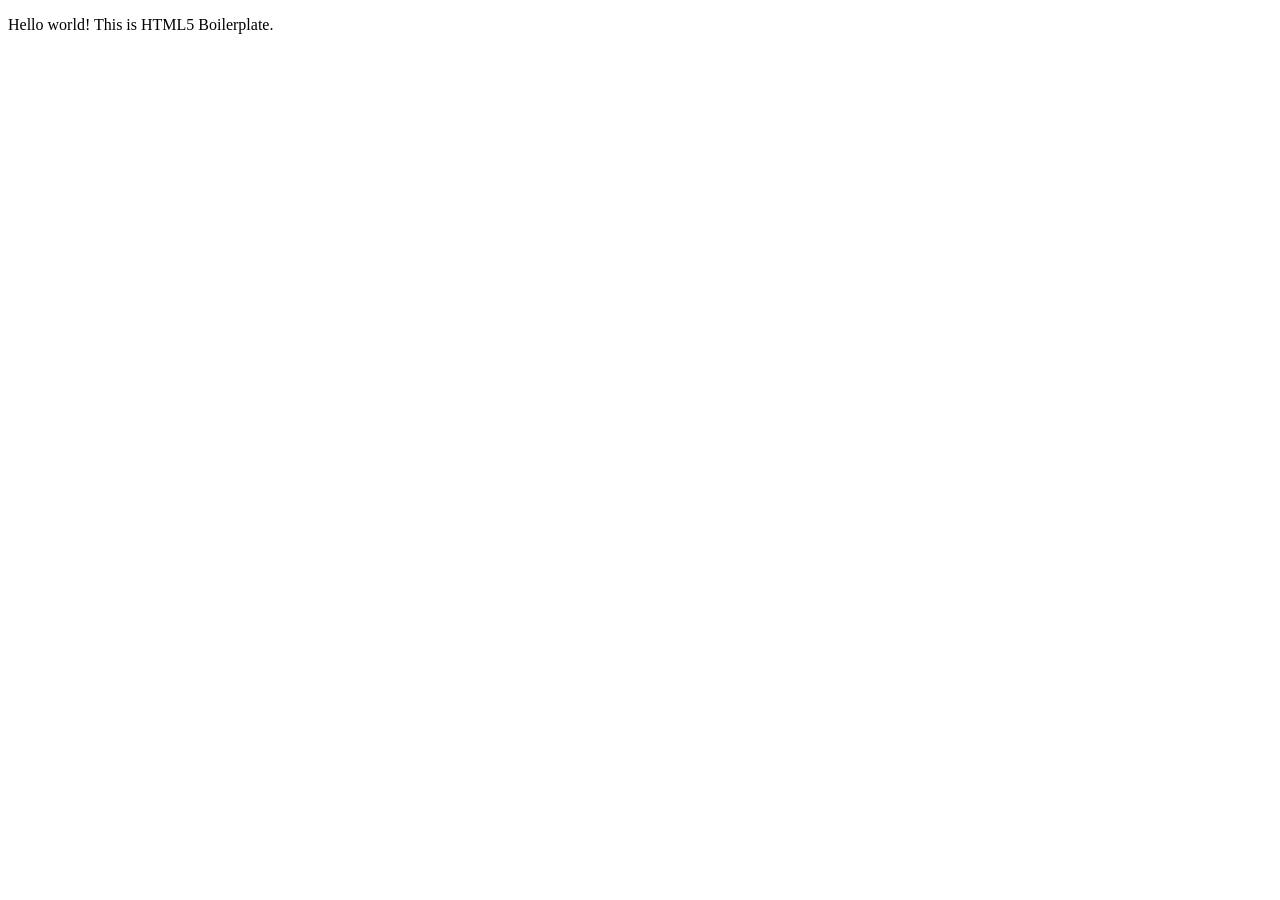
==== index.html @ f11f6af9 "Initial Commit" ====
<!doctype html>
<html class="no-js" lang="">

<head>
  <meta charset="utf-8">
  <meta name="viewport" content="width=device-width, initial-scale=1">
  <title>Portfolio</title>
  <link rel="stylesheet" href="css/style.css">
</head>

<body>

  <p>Hello world! This is HTML5 Boilerplate.</p>

</body>

</html>
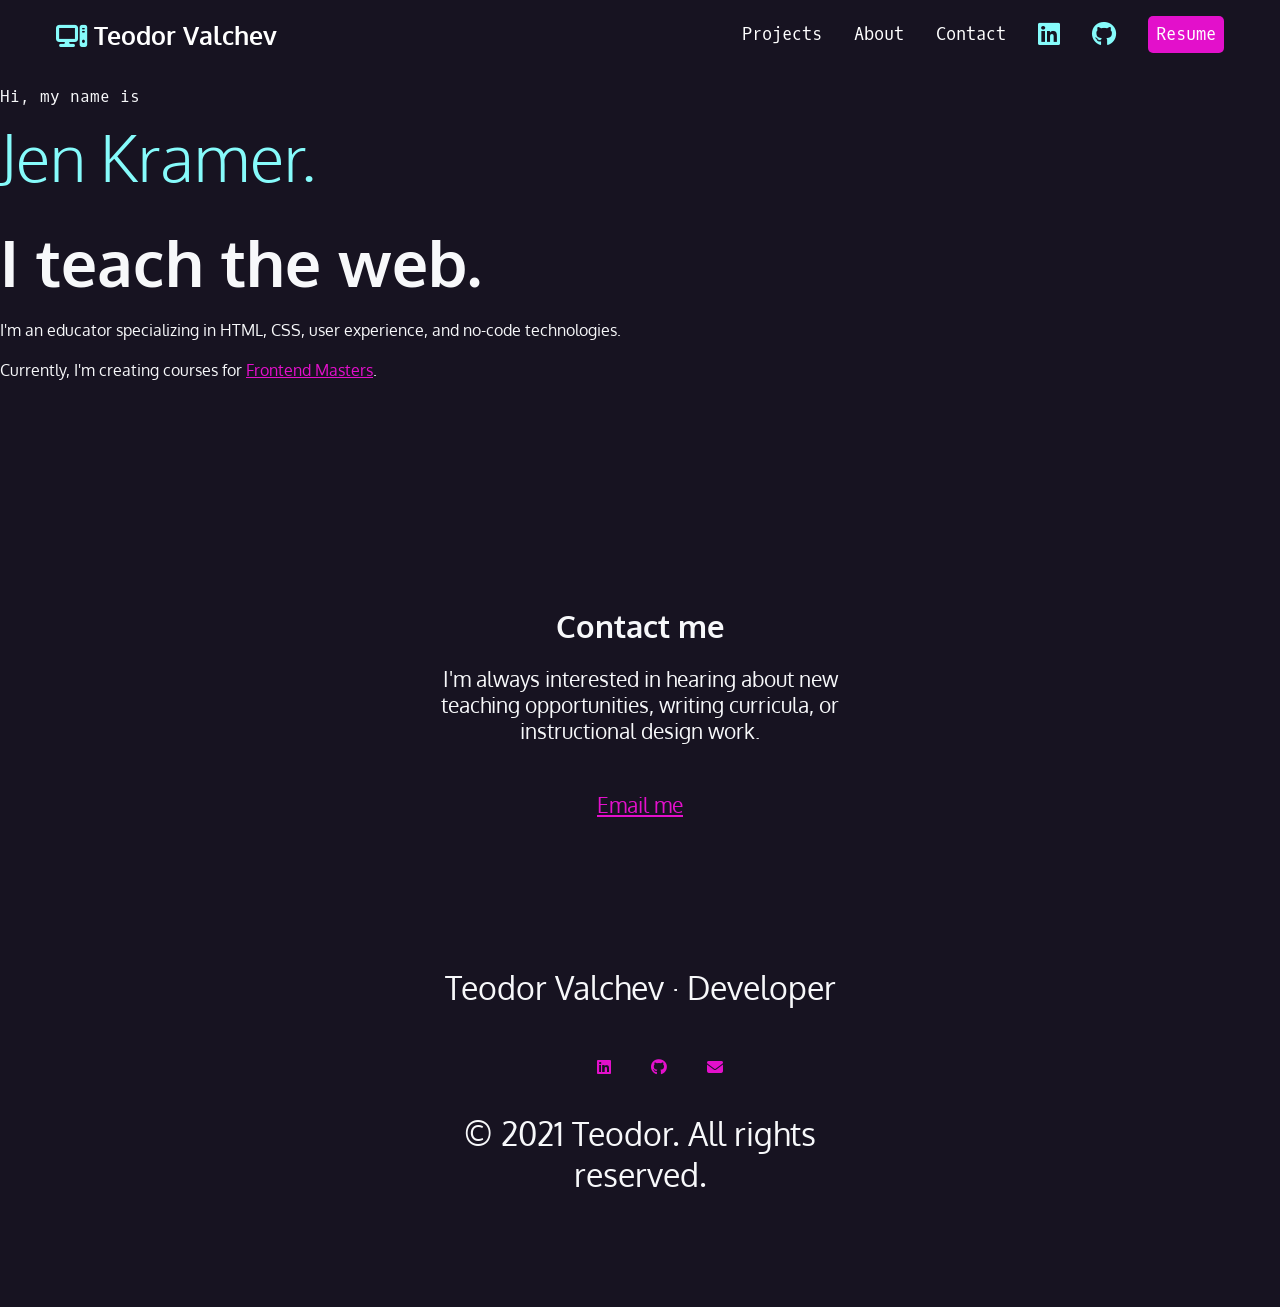
==== commit e4cbf466: "- formatting code - importing fonts - rearrange the html" ====
--- a/index.html
+++ b/index.html
@@ -2,15 +2,60 @@
 <html class="no-js" lang="">
 
 <head>
-  <meta charset="utf-8">
-  <meta name="viewport" content="width=device-width, initial-scale=1">
-  <title>Portfolio</title>
-  <link rel="stylesheet" href="css/style.css">
+    <meta charset="utf-8">
+    <meta name="viewport" content="width=device-width, initial-scale=1">
+    <title>Portfolio</title>
+    <link rel="stylesheet" href="css/style.css">
+    <link rel="stylesheet" href="https://cdnjs.cloudflare.com/ajax/libs/font-awesome/6.7.2/css/all.min.css">
 </head>
 
 <body>
 
-  <p>Hello world! This is HTML5 Boilerplate.</p>
+<nav>
+    <ul>
+        <li>
+            <h1><a href="#"><i class="fa-solid fa-computer" aria-hidden=true></i> Teodor Valchev</a></h1>
+        </li>
+        <li><a href="#">Projects</a></li>
+        <li><a href="#">About</a></li>
+        <li><a href="#">Contact</a></li>
+        <li><a href="#"><i class="fa-brands fa-linkedin" aria-hidden=true></i><span class="sr-only">LinkedIn</span></a>
+        </li>
+        <li><a href="#"><i class="fa-brands fa-github" aria-hidden=true></i><span class="sr-only">Github</span></a></li>
+        <li><a href='#' class="button">Resume</a></li>
+    </ul>
+</nav>
+
+<section id="intro">
+    <p class="name">Hi, my name is <span>Jen Kramer.</span></p>
+    <h2>I teach the web.</h2>
+    <p>I'm an educator specializing in HTML, CSS, user experience, and no-code technologies.</p>
+    <p>Currently, I'm creating courses for <a href="https://frontendmasters.com/teachers/jen-kramer/" target="_blank">Frontend
+        Masters</a>.</p>
+</section>
+
+<section id="contact">
+    <h2>Contact me</h2>
+    <p>
+        I'm always interested in hearing about new teaching opportunities, writing curricula, or instructional design
+        work.
+    </p>
+    <p><a href="mailto:jen@example.com">Email me</a></p>
+</section>
+
+<footer>
+    <div>
+        <span>Teodor Valchev &middot;</span>
+        <span>Developer</span>
+    </div>
+    <ul>
+        <li><a href="#"><i class="fa-brands fa-linkedin" aria-hidden=true><span class="sr-only">Linkedin</span></i></a>
+        </li>
+        <li><a href="#"><i class="fa-brands fa-github" aria-hidden=true><span class="sr-only">Github</span></i></a></li>
+        <li><a href="#"><i class="fa-solid fa-envelope" aria-hidden=true><span class="sr-only">Email</span></i></a></li>
+    </ul>
+    <p>&copy; 2021 Teodor. All rights reserved.</p>
+</footer>
 
 </body>
 
--- a/css/style.css
+++ b/css/style.css
@@ -0,0 +1,188 @@
+@import url('https://fonts.googleapis.com/css2?family=Oxygen+Mono&family=Oxygen:wght@300;400;700&display=swap');
+/* variables declared here - these are the colors for our pages, as well as the font stacks and sizes. */
+:root {
+    --black: #171321;
+    --dkblue: #0d314b;
+    --plum: #4b0d49;
+    --hotmag: #ff17e4;
+    --magenta: #e310cb;
+    --aqua: #86fbfb;
+    --white: #f7f8fa;
+    --font-size: 1.3rem;
+    --mono: "Oxygen mono", monospace;
+    --sans: Oxygen, sans-serif;
+}
+
+/* border box model: https://css-tricks.com/box-sizing/ */
+html {
+    box-sizing: border-box;
+}
+
+*,
+*::before,
+*::after {
+    box-sizing: inherit;
+}
+
+/* generic styles for the page */
+body {
+    padding: 0;
+    margin: 0;
+    font-family: var(--sans);
+    background-color: var(--black);
+    color: var(--white);
+    font-size: var(--font-size);
+}
+
+h1,
+h2,
+h3 {
+    margin: 0;
+}
+
+a {
+    color: var(--magenta);
+}
+
+a:hover {
+    color: var(--hotmag);
+    text-decoration: none;
+}
+
+/* intro styles */
+#intro {
+    padding-bottom: 10rem;
+}
+
+#intro p {
+    font-size: 1rem;
+    line-height: 1.5;
+}
+
+#intro .name {
+    font-family: var(--mono);
+    font-size: 1rem;
+}
+
+.name span {
+    font-family: var(--sans);
+    font-size: 4rem;
+    color: var(--aqua);
+    display: block;
+    font-weight: 300;
+}
+
+#intro h2 {
+    font-size: 4rem;
+}
+
+/* contact section */
+
+#contact {
+    width: 400px;
+    text-align: center;
+    margin: 0 auto;
+    padding: 3rem 0;
+}
+
+#contact p:last-child {
+    margin-top: 3rem;
+}
+
+/* navigation */
+nav {
+    font-family: var(--mono);
+    font-size: 80%;
+    padding: 1rem;
+}
+
+nav h1 a {
+    font-family: var(--sans);
+}
+
+nav ul {
+    margin: 0;
+    padding: 0;
+    list-style-type: none;
+    display: flex;
+    flex-flow: row wrap;
+    justify-content: center;
+    align-items: center;
+    gap: 2rem;
+}
+
+nav li:first-child {
+    flex-basis: 100%;
+    text-align: center;
+}
+
+nav [class*="fa-"] {
+    font-size: 150%;
+    color: var(--aqua);
+}
+
+nav h1 [class*="fa-"] {
+    font-size: 100%;
+    color: var(--aqua);
+}
+
+nav a {
+    color: white;
+    text-decoration: none;
+    display: block;
+}
+
+nav a:hover,
+nav [class*="fa-"]:hover {
+    color: var(--magenta);
+}
+
+.button {
+    background-color: var(--magenta);
+    color: white;
+    padding: 0.5rem;
+    border-radius: 5px;
+}
+
+.button:hover {
+    color: white;
+    background-color: var(--hotmag);
+}
+
+@media (min-width: 850px) {
+    nav {
+        max-width: 1200px;
+        margin: 0 auto;
+    }
+
+    nav li:first-child {
+        flex-basis: auto;
+        text-align: left;
+        margin-right: auto;
+    }
+}
+
+footer {
+    width: 600px;
+    margin: 0 auto;
+    padding: 5rem;
+    text-align: center;
+    font-size: 2rem;
+}
+
+footer ul {
+    list-style-type: none;
+}
+
+footer li {
+    display: inline;
+    margin: 1rem;
+}
+
+footer [class*="fa-"] {
+    font-size: 1rem;
+}
+
+footer span {
+    margin-top: 1rem;
+}
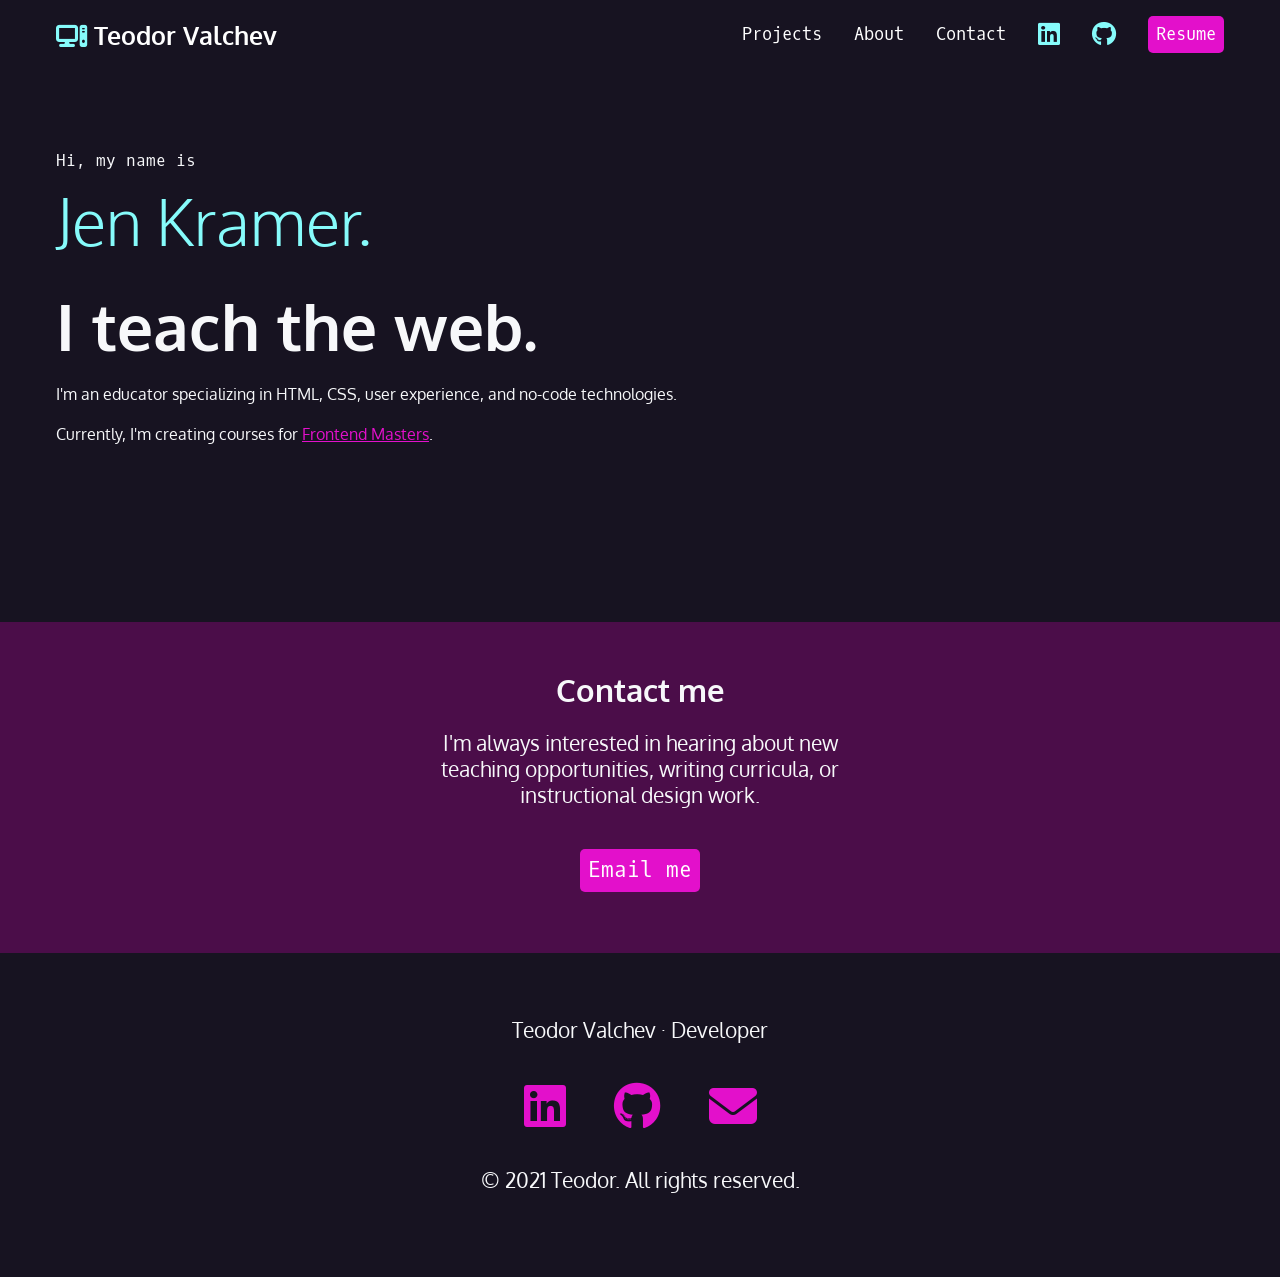
==== commit 5c58717b: "- added styling to footer and contact page" ====
--- a/index.html
+++ b/index.html
@@ -34,14 +34,17 @@
         Masters</a>.</p>
 </section>
 
-<section id="contact">
-    <h2>Contact me</h2>
-    <p>
-        I'm always interested in hearing about new teaching opportunities, writing curricula, or instructional design
-        work.
-    </p>
-    <p><a href="mailto:jen@example.com">Email me</a></p>
-</section>
+<div class="section-plum">
+    <section id="contact">
+        <h2>Contact me</h2>
+        <p>
+            I'm always interested in hearing about new teaching opportunities, writing curricula, or instructional
+            design
+            work.
+        </p>
+        <p><a class="button" href="mailto:jen@example.com">Email me</a></p>
+    </section>
+</div>
 
 <footer>
     <div>
--- a/css/style.css
+++ b/css/style.css
@@ -49,9 +49,15 @@
     text-decoration: none;
 }
 
+.section-plum {
+    background-color: var(--plum);
+}
+
 /* intro styles */
 #intro {
-    padding-bottom: 10rem;
+    padding: 4rem 1rem 10rem 1rem;
+    max-width: 1200px;
+    margin: 0 auto;
 }
 
 #intro p {
@@ -142,11 +148,31 @@
     color: white;
     padding: 0.5rem;
     border-radius: 5px;
+    font-family: var(--mono);
+    text-decoration: none;
 }
 
 .button:hover {
     color: white;
     background-color: var(--hotmag);
+}
+
+/* footer section */
+
+footer {
+    text-align: center;
+    padding: 4rem 0;
+}
+
+footer ul {
+    list-style-type: none;
+    padding: 0;
+    margin: 2rem 0;
+    display: flex;
+    flex-flow: row wrap;
+    justify-content: center;
+    gap: 3rem;
+    font-size: 3rem;
 }
 
 @media (min-width: 850px) {
@@ -160,29 +186,4 @@
         text-align: left;
         margin-right: auto;
     }
-}
-
-footer {
-    width: 600px;
-    margin: 0 auto;
-    padding: 5rem;
-    text-align: center;
-    font-size: 2rem;
-}
-
-footer ul {
-    list-style-type: none;
-}
-
-footer li {
-    display: inline;
-    margin: 1rem;
-}
-
-footer [class*="fa-"] {
-    font-size: 1rem;
-}
-
-footer span {
-    margin-top: 1rem;
-}
+}
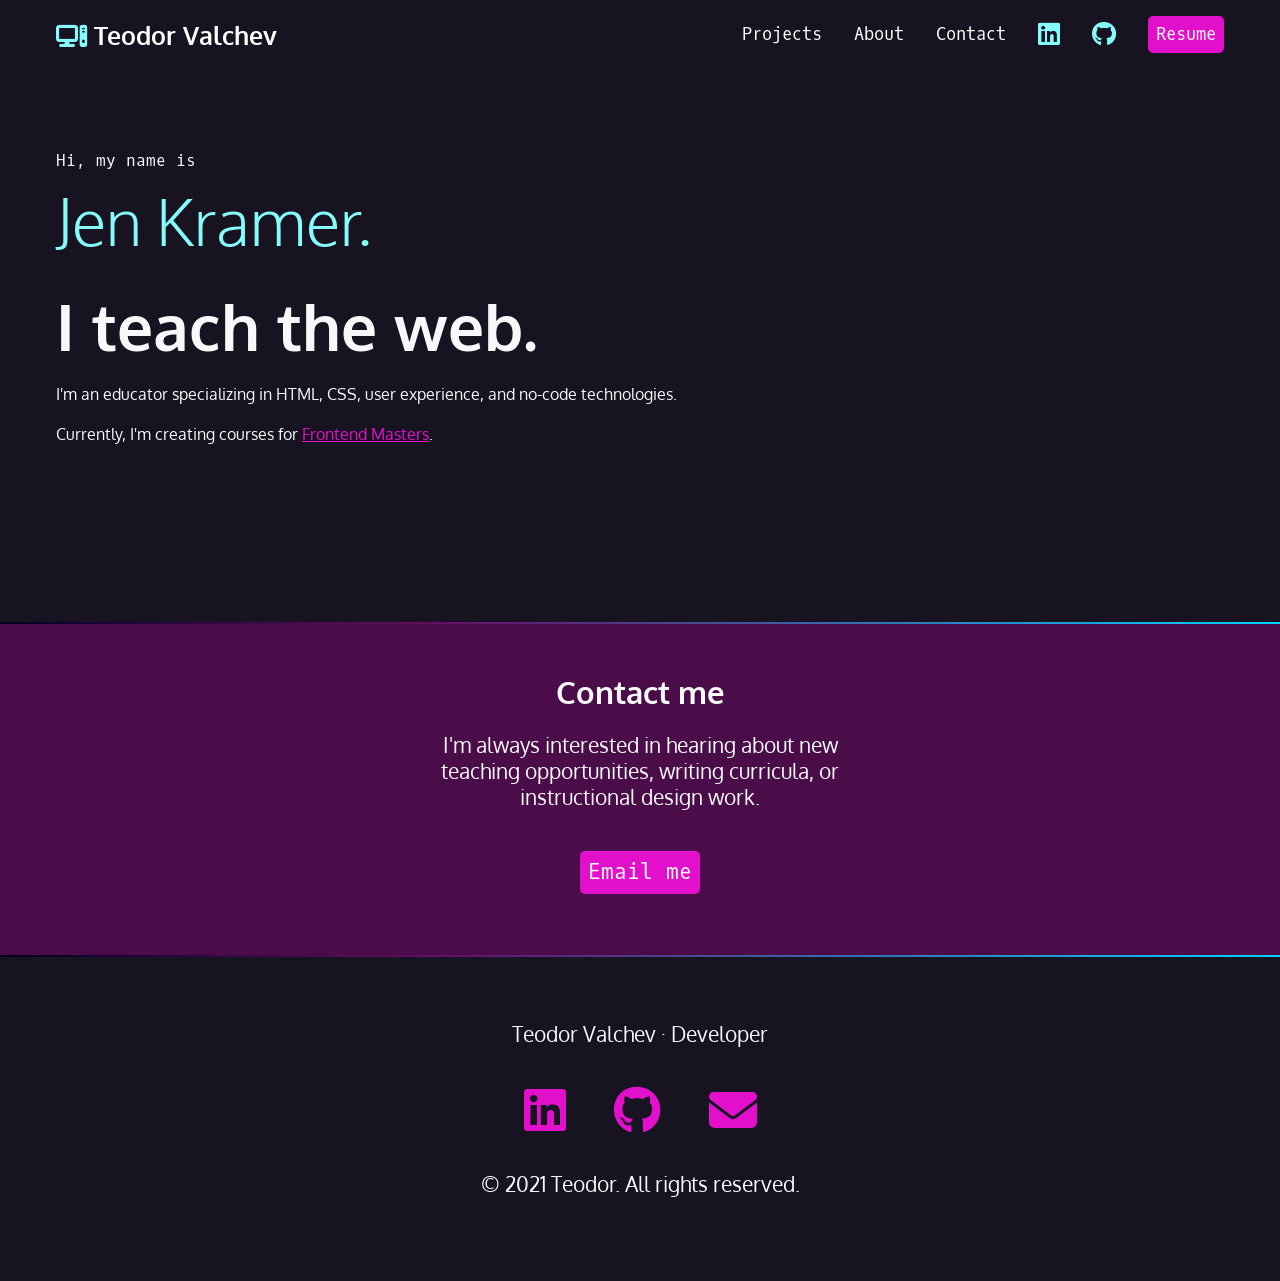
==== commit dc969d0d: "- added a gradient for more styled page" ====
--- a/index.html
+++ b/index.html
@@ -33,7 +33,7 @@
     <p>Currently, I'm creating courses for <a href="https://frontendmasters.com/teachers/jen-kramer/" target="_blank">Frontend
         Masters</a>.</p>
 </section>
-
+<div class="gradient"></div>
 <div class="section-plum">
     <section id="contact">
         <h2>Contact me</h2>
@@ -45,7 +45,7 @@
         <p><a class="button" href="mailto:jen@example.com">Email me</a></p>
     </section>
 </div>
-
+<div class="gradient"></div>
 <footer>
     <div>
         <span>Teodor Valchev &middot;</span>
--- a/css/style.css
+++ b/css/style.css
@@ -47,6 +47,11 @@
 a:hover {
     color: var(--hotmag);
     text-decoration: none;
+}
+
+.gradient {
+    background: linear-gradient(90deg, rgba(2, 0, 36, 1) 0%, rgba(242, 8, 223, 0.36428285256410253) 35%, rgba(0, 212, 255, 1) 100%);
+    height: 2px;
 }
 
 .section-plum {
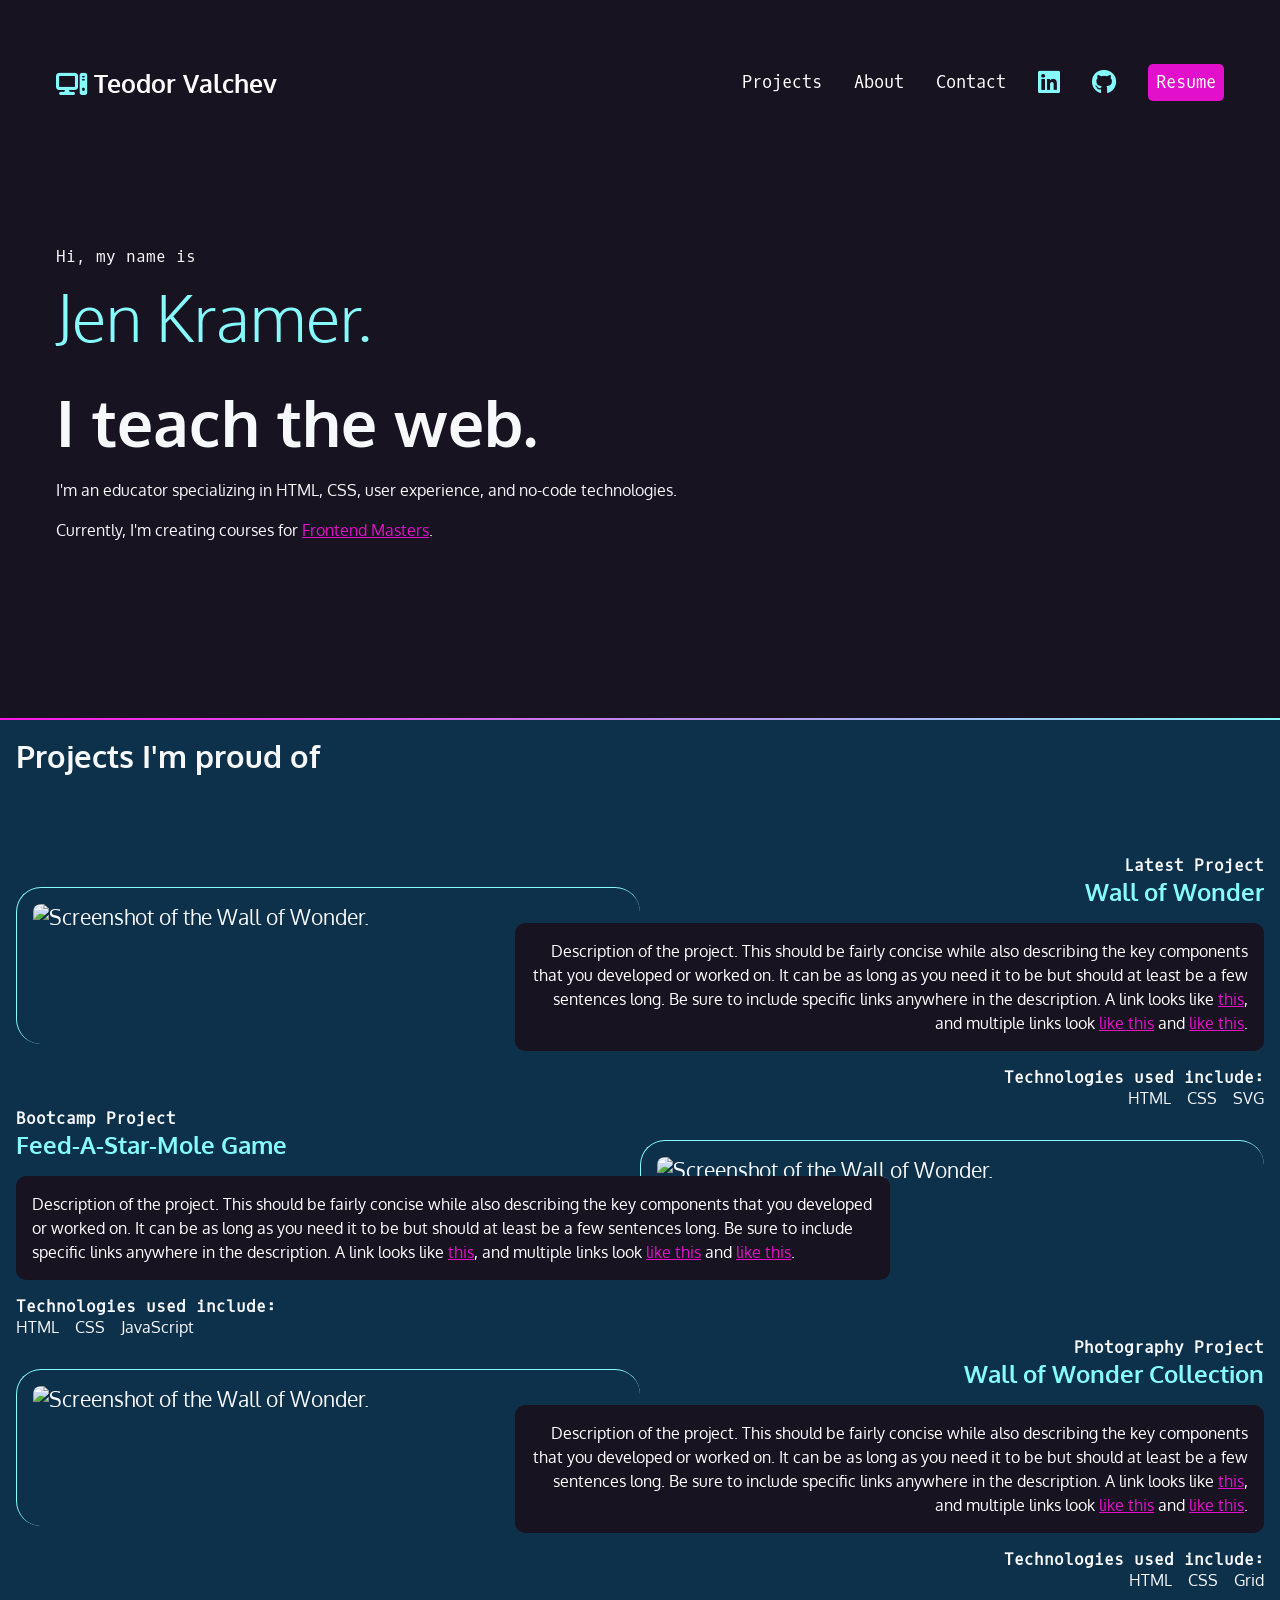
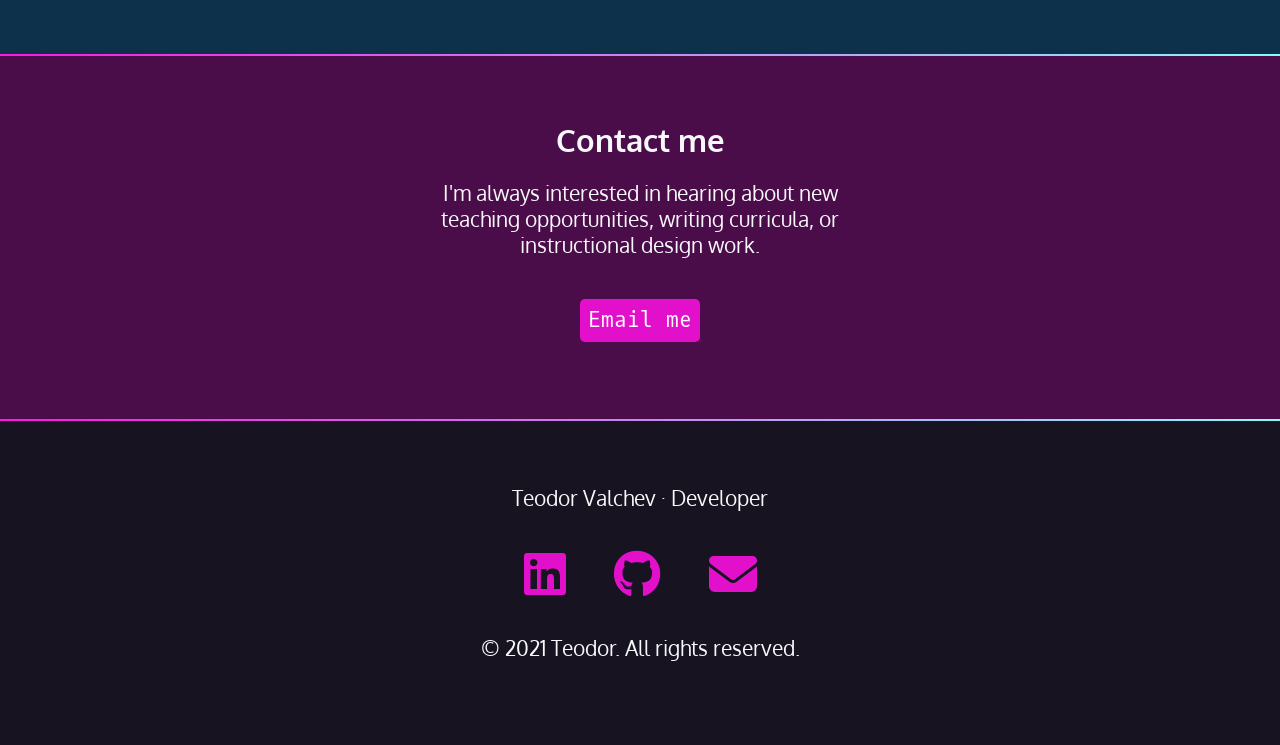
==== commit 1a30a9ee: "- added projects section - added project css" ====
--- a/index.html
+++ b/index.html
@@ -34,6 +34,73 @@
         Masters</a>.</p>
 </section>
 <div class="gradient"></div>
+<!-- instructions in JavaScript block -->
+
+<div class="section-blue">
+    <h2>Projects I'm proud of</h2>
+    <section id="projects">
+        <article>
+            <div class="text">
+                <h4>Latest Project</h4>
+                <h3>Wall of Wonder</h3>
+                <p class="blackbox">Description of the project. This should be fairly concise while also describing the
+                    key components that you developed or worked on. It can be as long as you need it to be but should at
+                    least be a few sentences long. Be sure to include specific links anywhere in the description. A link
+                    looks like <a href="https://frontendmasters.github.io/grid-flexbox-v2/">this</a>, and multiple links
+                    look <a href="#">like this</a> and <a href="#">like this</a>.</p>
+                <h4>Technologies used include:</h4>
+                <ul>
+                    <li>HTML</li>
+                    <li>CSS</li>
+                    <li>SVG</li>
+                </ul>
+            </div>
+            <img src="https://assets.codepen.io/296057/fem-gettingstartedcss-ch5-1.png"
+                 alt="Screenshot of the Wall of Wonder."/>
+        </article>
+        <article class="reverse">
+            <div class="text">
+                <h4>Bootcamp Project</h4>
+                <h3>Feed-A-Star-Mole Game</h3>
+                <p class="blackbox">Description of the project. This should be fairly concise while also describing the
+                    key components that you developed or worked on. It can be as long as you need it to be but should at
+                    least be a few sentences long. Be sure to include specific links anywhere
+                    in the description. A link looks like <a
+                            href="https://frontendmasters.github.io/bootcamp/mole">this</a>, and multiple links look <a
+                            href="#">like this</a> and <a href="#">like this</a>.</p>
+                <h4>Technologies used include:</h4>
+                <ul>
+                    <li>HTML</li>
+                    <li>CSS</li>
+                    <li>JavaScript</li>
+                </ul>
+            </div>
+            <img src="https://assets.codepen.io/296057/fem-gettingstartedcss-ch5-1.png"
+                 alt="Screenshot of the Wall of Wonder."/>
+        </article>
+        <article>
+            <div class="text">
+                <h4>Photography Project</h4>
+                <h3>Wall of Wonder Collection</h3>
+                <p class="blackbox">Description of the project. This should be fairly concise while also describing the
+                    key components that you developed or worked on. It can be as long as you need it to be but should at
+                    least be a few sentences long. Be sure to include specific links anywhere in the description. A link
+                    looks like <a
+                            href="https://frontendmasters.github.io/grid-flexbox-v2/grid-figure-figcaption">this</a>,
+                    and multiple links look <a href="#">like this</a> and <a href="#">like this</a>.</p>
+                <h4>Technologies used include:</h4>
+                <ul>
+                    <li>HTML</li>
+                    <li>CSS</li>
+                    <li>Grid</li>
+                </ul>
+            </div>
+            <img src="https://assets.codepen.io/296057/fem-gettingstartedcss-ch5-1.png"
+                 alt="Screenshot of the Wall of Wonder."/>
+        </article>
+    </section>
+</div>
+<div class="gradient"></div>
 <div class="section-plum">
     <section id="contact">
         <h2>Contact me</h2>
--- a/css/style.css
+++ b/css/style.css
@@ -1,5 +1,6 @@
 @import url('https://fonts.googleapis.com/css2?family=Oxygen+Mono&family=Oxygen:wght@300;400;700&display=swap');
-/* variables declared here - these are the colors for our pages, as well as the font stacks and sizes. */
+/* Variables declared here - these are the colors for our pages, as well as the font stacks and sizes. */
+
 :root {
     --black: #171321;
     --dkblue: #0d314b;
@@ -14,6 +15,7 @@
 }
 
 /* border box model: https://css-tricks.com/box-sizing/ */
+
 html {
     box-sizing: border-box;
 }
@@ -25,6 +27,7 @@
 }
 
 /* generic styles for the page */
+
 body {
     padding: 0;
     margin: 0;
@@ -49,18 +52,38 @@
     text-decoration: none;
 }
 
-.gradient {
-    background: linear-gradient(90deg, rgba(2, 0, 36, 1) 0%, rgba(242, 8, 223, 0.36428285256410253) 35%, rgba(0, 212, 255, 1) 100%);
-    height: 2px;
-}
+img {
+    width: 100%;
+}
+
+/* background color divs */
 
 .section-plum {
     background-color: var(--plum);
 }
 
+.section-blue {
+    background-color: var(--dkblue);
+}
+
+.section-blue h2 {
+    padding: 1rem;
+}
+
+.gradient {
+    background: linear-gradient(
+            90deg,
+            rgba(255, 23, 228, 1) 0%,
+            rgba(134, 251, 251, 1) 100%
+    );
+    height: 2px;
+}
+
 /* intro styles */
+
 #intro {
     padding: 4rem 1rem 10rem 1rem;
+    padding-bottom: 10rem;
     max-width: 1200px;
     margin: 0 auto;
 }
@@ -93,7 +116,7 @@
     width: 400px;
     text-align: center;
     margin: 0 auto;
-    padding: 3rem 0;
+    padding: 4rem 0;
 }
 
 #contact p:last-child {
@@ -101,10 +124,11 @@
 }
 
 /* navigation */
+
 nav {
     font-family: var(--mono);
     font-size: 80%;
-    padding: 1rem;
+    padding: 4rem 1rem;
 }
 
 nav h1 a {
@@ -153,13 +177,61 @@
     color: white;
     padding: 0.5rem;
     border-radius: 5px;
+    text-decoration: none;
     font-family: var(--mono);
-    text-decoration: none;
 }
 
 .button:hover {
     color: white;
     background-color: var(--hotmag);
+}
+
+/* projects section */
+#projects {
+    padding: 4rem 1rem;
+}
+
+#projects h2 {
+    font-size: 2.5rem;
+    margin-bottom: calc(2.5rem * 1.5);
+}
+
+#projects h3 {
+    color: var(--aqua);
+}
+
+#projects h4 {
+    font-size: 1rem;
+    font-family: var(--mono);
+    margin: 0;
+}
+
+.blackbox {
+    padding: 1rem;
+    border-radius: 10px;
+    color: white;
+    background-color: var(--black);
+    font-size: 1rem;
+    line-height: 1.5;
+}
+
+#projects ul {
+    list-style-type: none;
+    padding: 0;
+    margin: 0;
+    display: flex;
+    flex-flow: row wrap;
+    justify-content: flex-start;
+    gap: 1rem;
+    font-size: 1rem;
+}
+
+#projects img {
+    margin: 2rem 0 4rem 0;
+    padding: 1rem;
+    border-left: 1px solid var(--aqua);
+    border-top: 1px solid var(--aqua);
+    border-radius: 25px;
 }
 
 /* footer section */
@@ -180,6 +252,43 @@
     font-size: 3rem;
 }
 
+@media (min-width: 800px) {
+    article {
+        display: grid;
+        grid-template-columns: repeat(10, 1fr);
+    }
+
+    #projects img {
+        grid-column: 1/6;
+        grid-row: 1/2;
+    }
+
+    .text {
+        grid-column: 5/11;
+        grid-row: 1/2;
+        order: 2;
+        text-align: right;
+    }
+
+    #projects ul {
+        justify-content: flex-end;
+    }
+
+    #projects .reverse ul {
+        justify-content: flex-start;
+    }
+
+    #projects .reverse img {
+        grid-row: -1/2;
+        grid-column: -1/6;
+    }
+
+    #projects .reverse .text {
+        grid-column: 1/8;
+        text-align: left;
+    }
+}
+
 @media (min-width: 850px) {
     nav {
         max-width: 1200px;
@@ -191,4 +300,4 @@
         text-align: left;
         margin-right: auto;
     }
-}+}
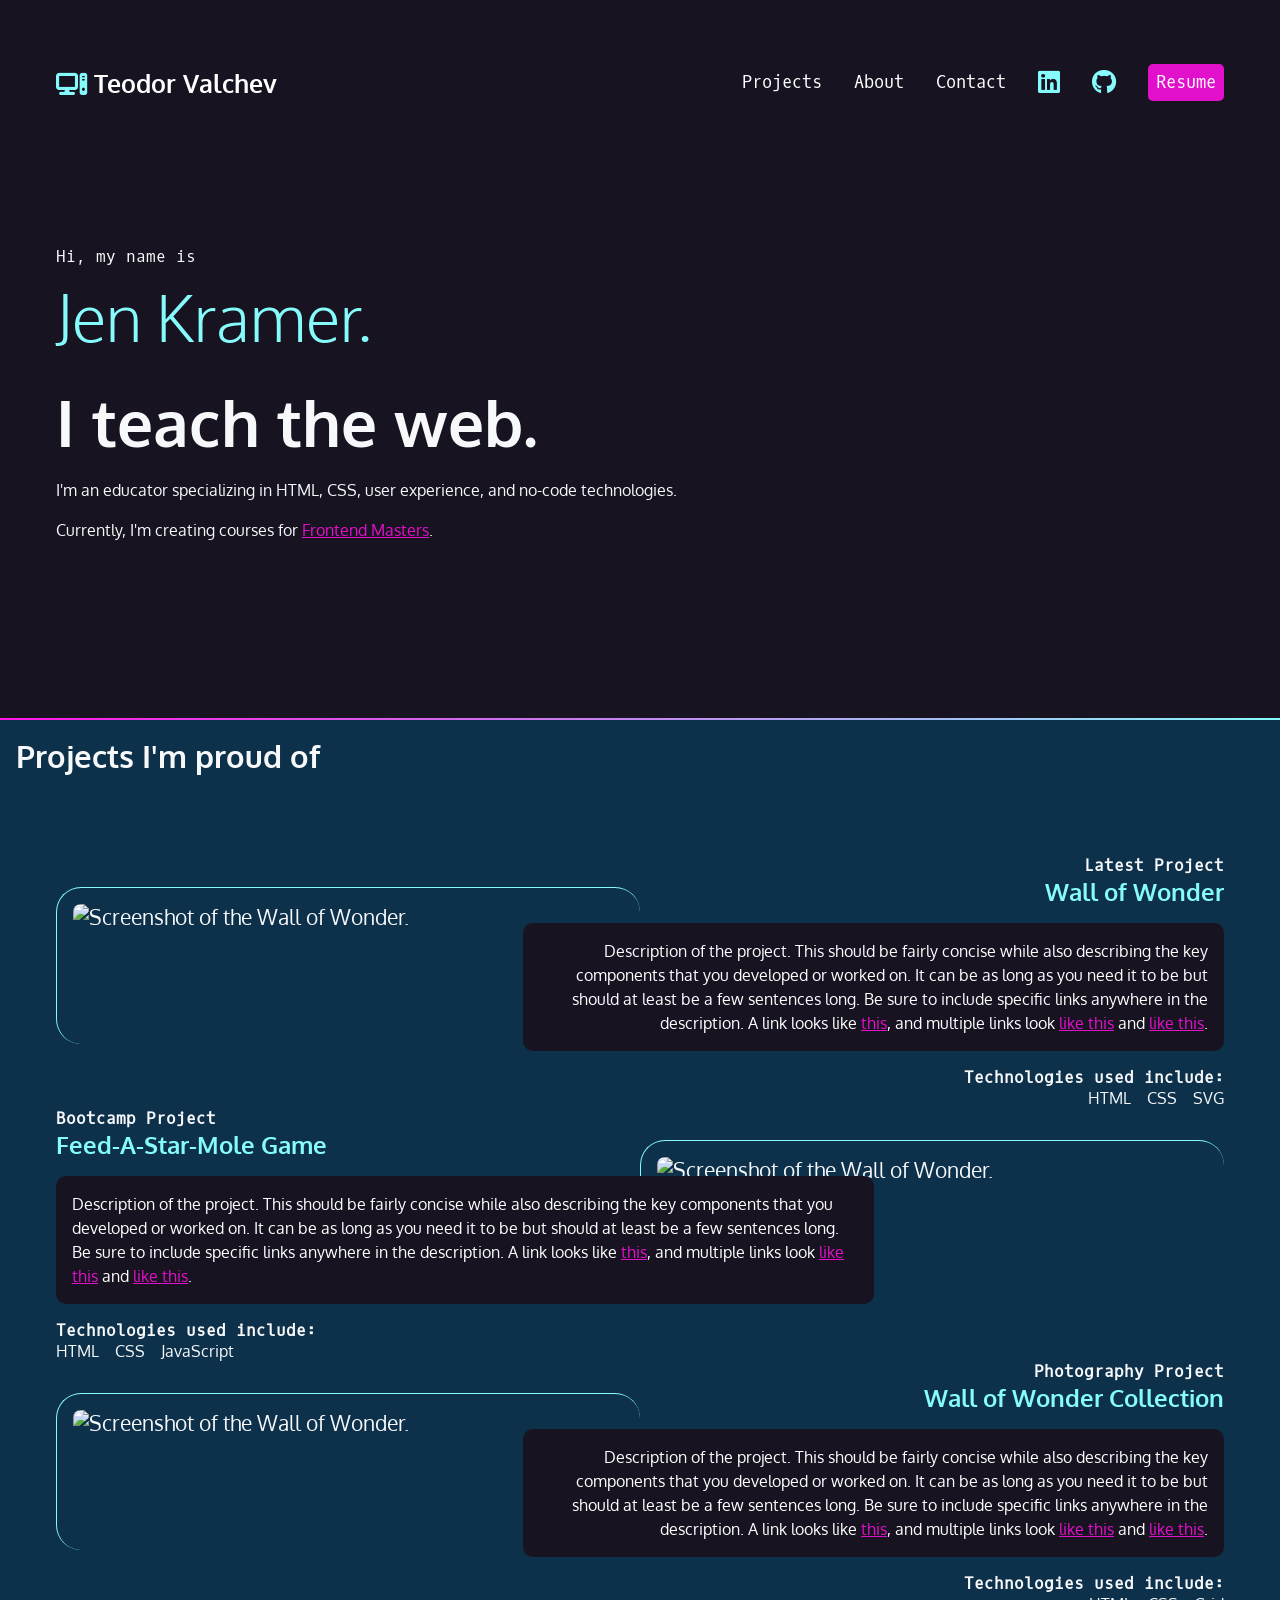
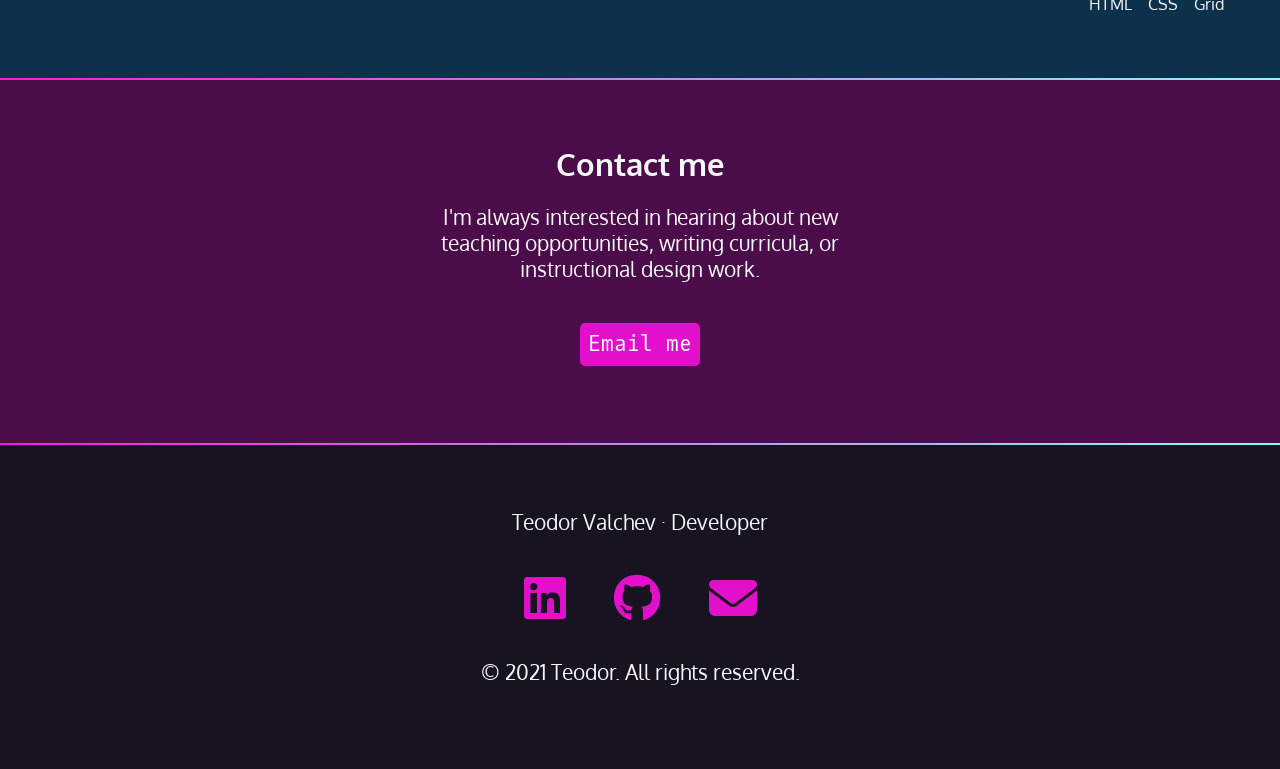
==== commit 021ca6fa: "added an about page" ====
--- a/index.html
+++ b/index.html
@@ -17,7 +17,7 @@
             <h1><a href="#"><i class="fa-solid fa-computer" aria-hidden=true></i> Teodor Valchev</a></h1>
         </li>
         <li><a href="#">Projects</a></li>
-        <li><a href="#">About</a></li>
+        <li><a href="/about.html">About</a></li>
         <li><a href="#">Contact</a></li>
         <li><a href="#"><i class="fa-brands fa-linkedin" aria-hidden=true></i><span class="sr-only">LinkedIn</span></a>
         </li>
--- a/css/style.css
+++ b/css/style.css
@@ -258,6 +258,11 @@
         grid-template-columns: repeat(10, 1fr);
     }
 
+    #projects {
+        max-width: 1200px;
+        margin: 0 auto;
+    }
+
     #projects img {
         grid-column: 1/6;
         grid-row: 1/2;
